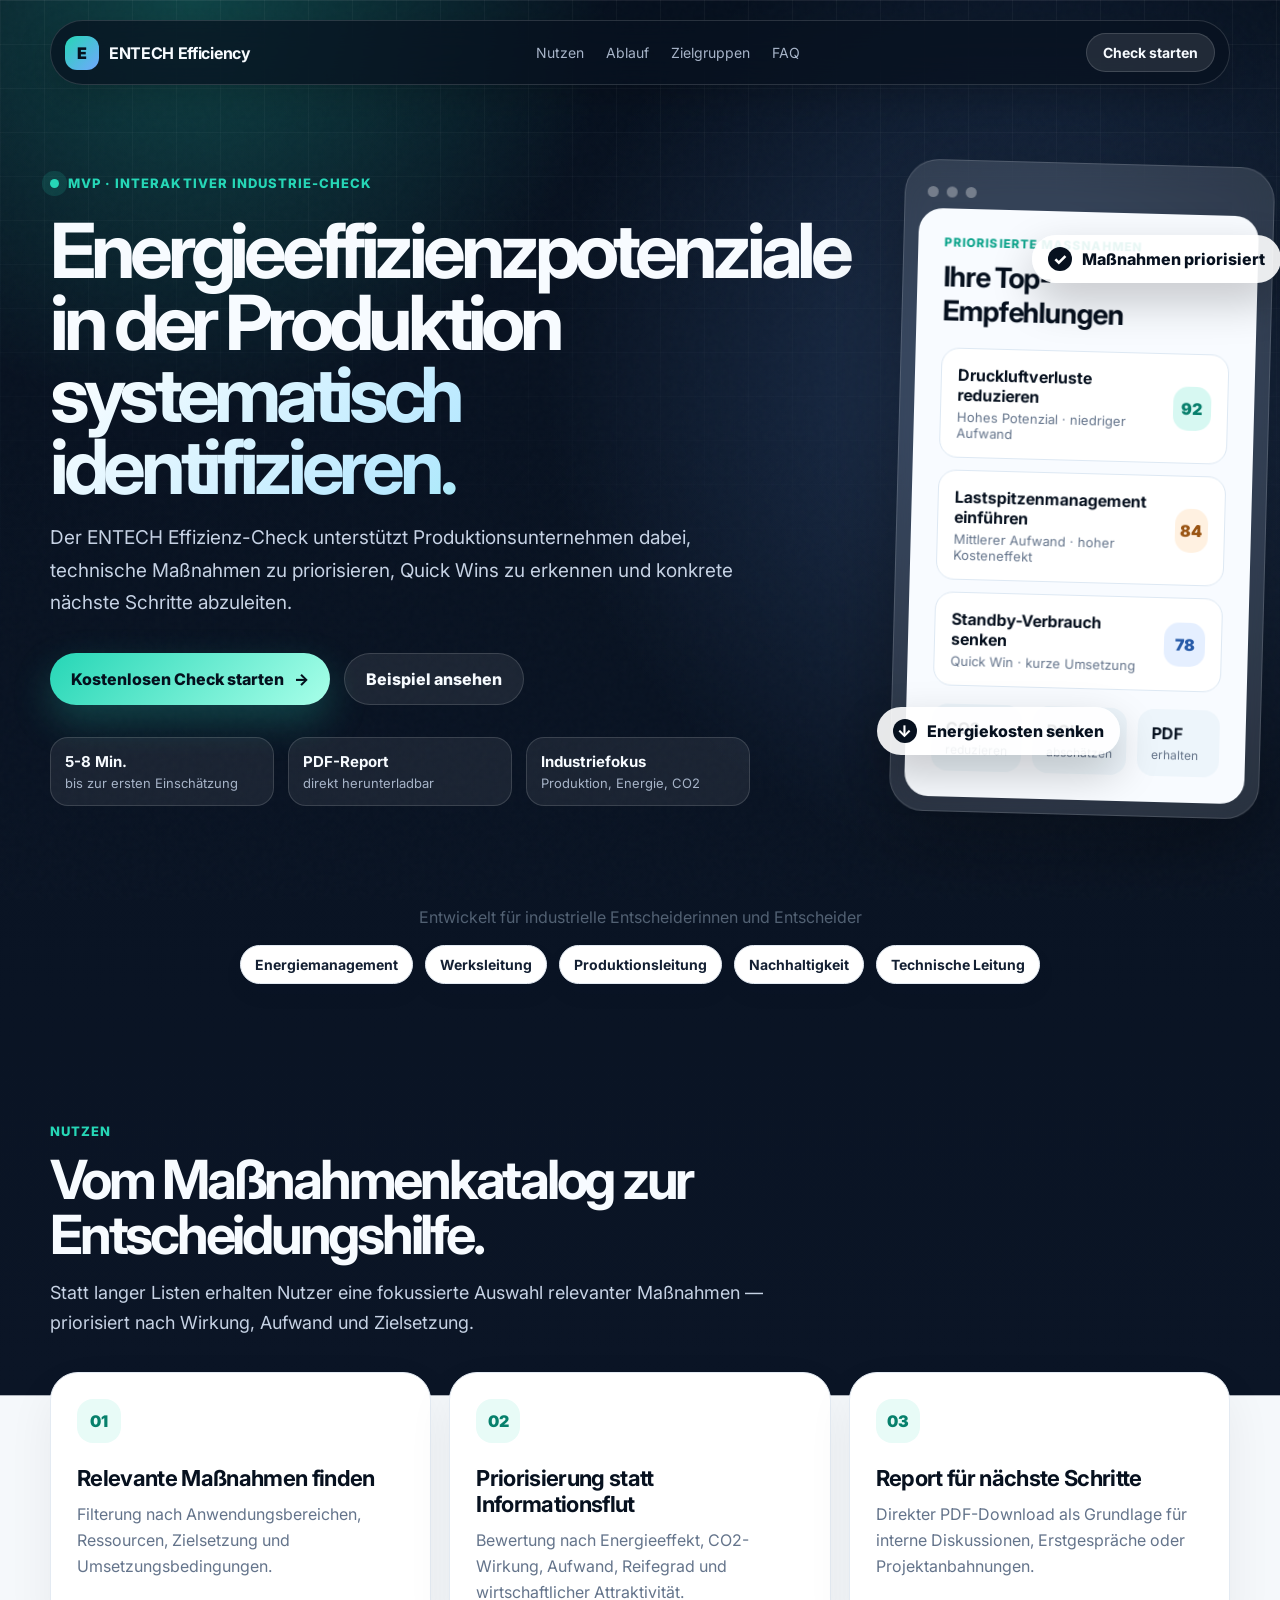
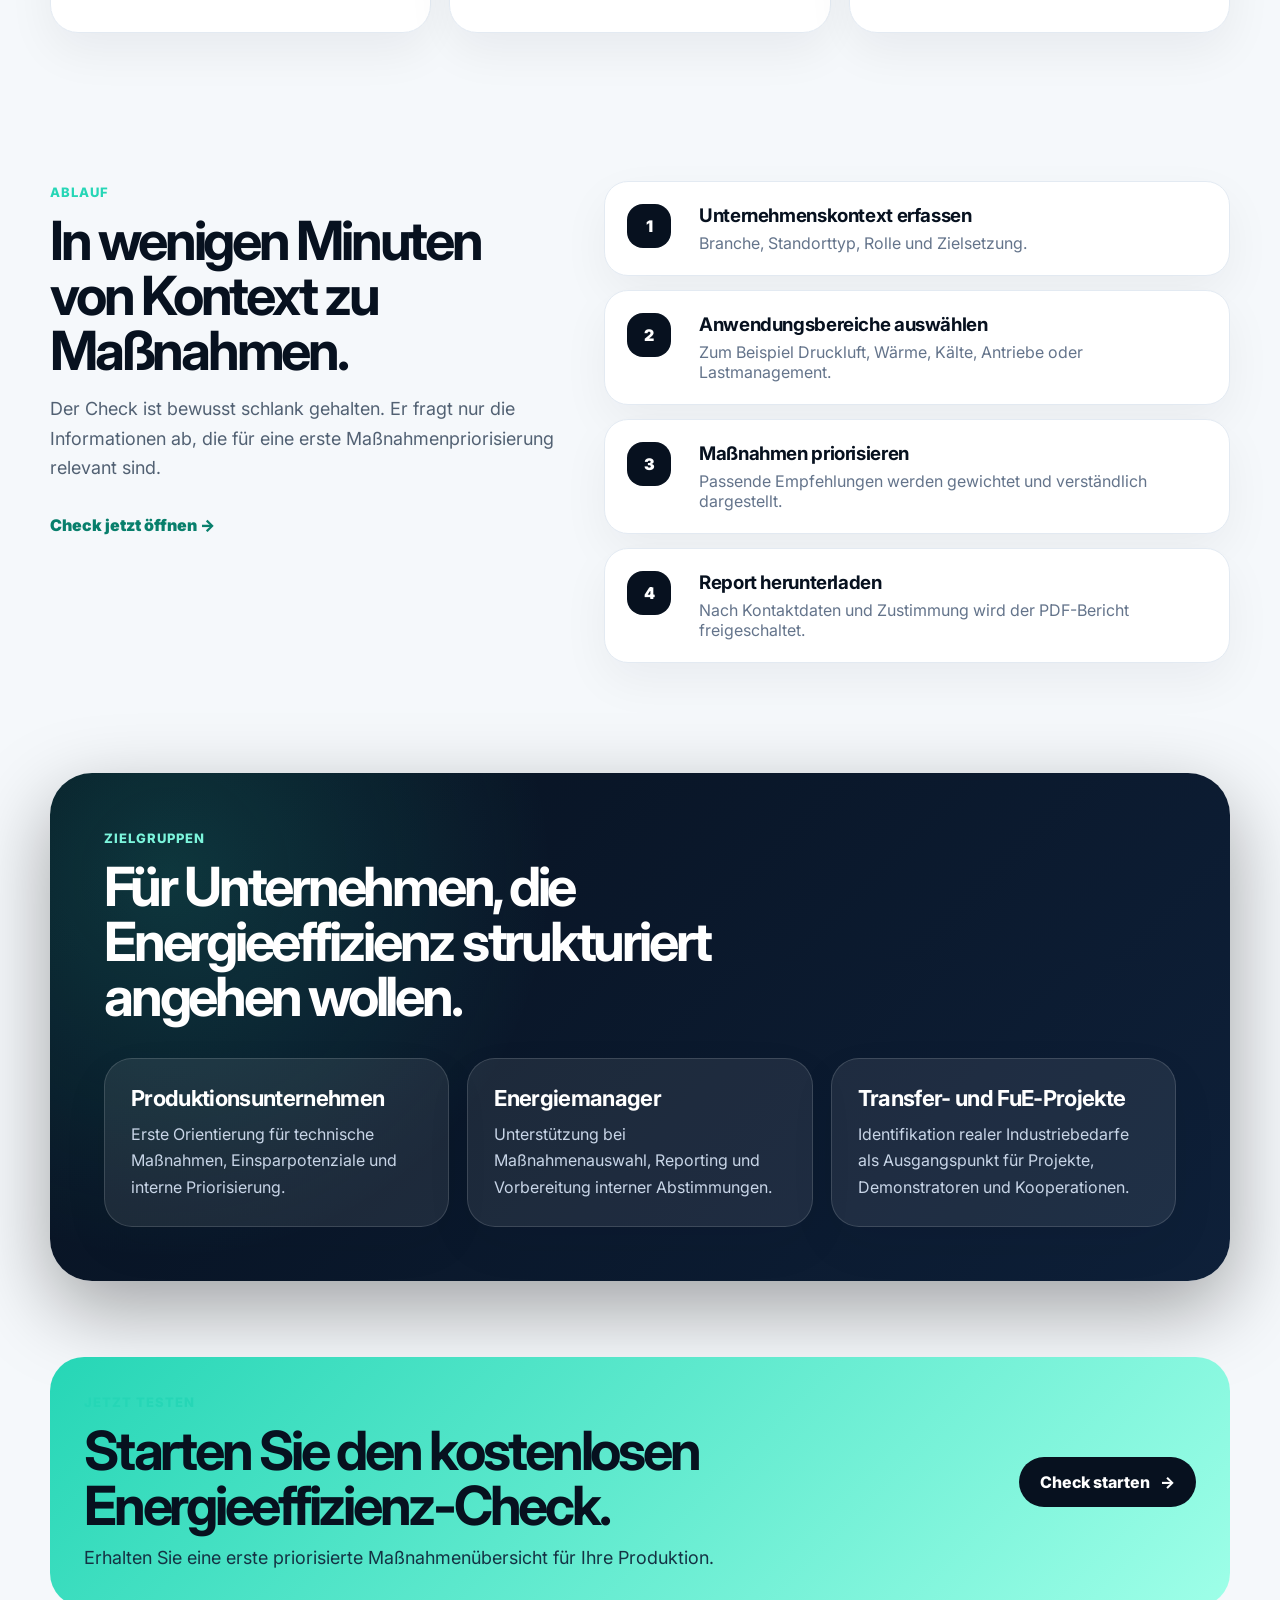
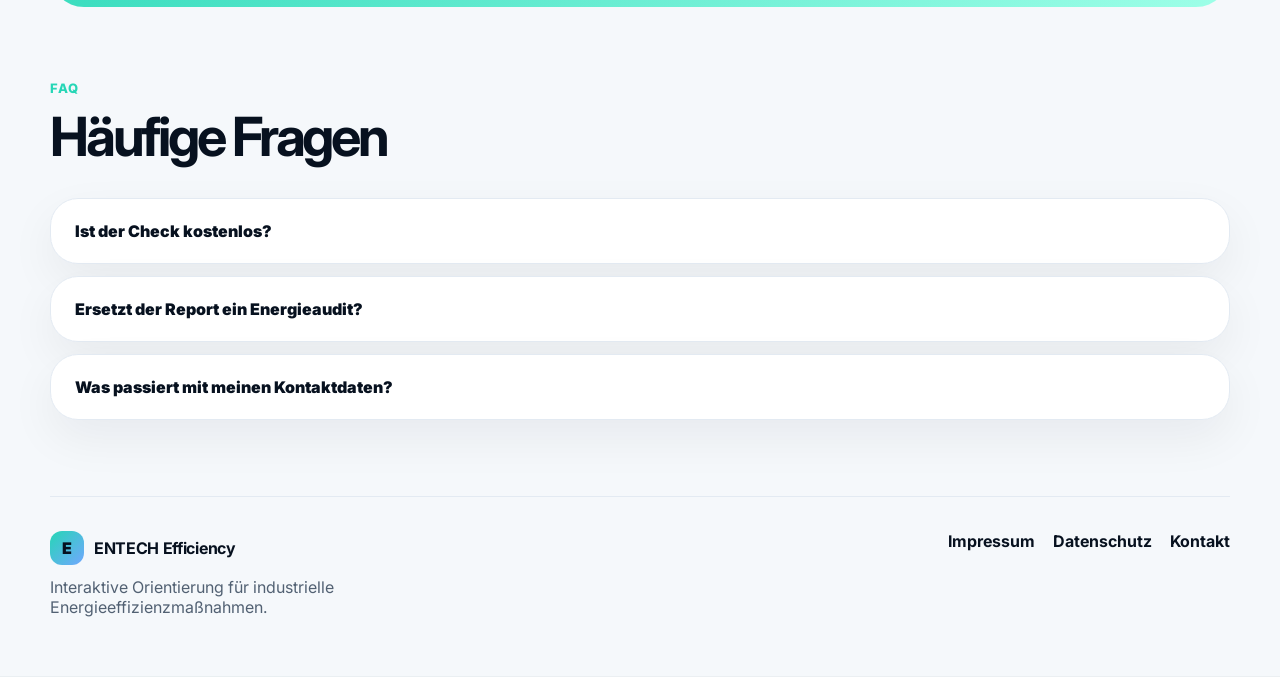
==== index.html @ 2ec03b09 "Initial landing page" ====
<!doctype html>
<html lang="de">
<head>
  <meta charset="utf-8" />
  <meta name="viewport" content="width=device-width, initial-scale=1" />
  <title>ENTECH Effizienz-Check | Energieeffizienzpotenziale in der Produktion identifizieren</title>
  <meta name="description" content="Interaktiver Energieeffizienz-Check für Produktionsunternehmen: Maßnahmen priorisieren, Einsparpotenziale erkennen und PDF-Report erhalten." />
  <meta name="theme-color" content="#07111f" />
  <meta property="og:title" content="ENTECH Effizienz-Check" />
  <meta property="og:description" content="Priorisieren Sie technische Energieeffizienzmaßnahmen für Ihre Produktion in wenigen Minuten." />
  <meta property="og:type" content="website" />
  <link rel="preconnect" href="https://fonts.googleapis.com">
  <link rel="preconnect" href="https://fonts.gstatic.com" crossorigin>
  <link href="https://fonts.googleapis.com/css2?family=Inter:wght@400;500;600;700;800&display=swap" rel="stylesheet">
  <link rel="stylesheet" href="styles.css" />
</head>
<body>
  <div class="bg-grid"></div><div class="noise"></div>
  <header class="site-header">
    <a href="#" class="brand"><span class="brand-mark">E</span><span class="brand-text">ENTECH <strong>Efficiency</strong></span></a>
    <nav class="nav"><a href="#nutzen">Nutzen</a><a href="#ablauf">Ablauf</a><a href="#zielgruppen">Zielgruppen</a><a href="#faq">FAQ</a></nav>
    <a class="header-cta" href="https://loadprofile-analyzer.streamlit.app" target="_blank" rel="noopener">Check starten</a>
  </header>
  <main>
    <section class="hero">
      <div class="hero-content">
        <div class="eyebrow"><span class="pulse"></span>MVP · Interaktiver Industrie-Check</div>
        <h1>Energieeffizienzpotenziale in der Produktion <span>systematisch identifizieren.</span></h1>
        <p class="hero-copy">Der ENTECH Effizienz-Check unterstützt Produktionsunternehmen dabei, technische Maßnahmen zu priorisieren, Quick Wins zu erkennen und konkrete nächste Schritte abzuleiten.</p>
        <div class="hero-actions">
          <a class="primary-btn" href="https://loadprofile-analyzer.streamlit.app" target="_blank" rel="noopener">Kostenlosen Check starten <span>→</span></a>
          <a class="secondary-btn" href="#demo">Beispiel ansehen</a>
        </div>
        <div class="trust-row">
          <div><strong>5-8 Min.</strong><span>bis zur ersten Einschätzung</span></div>
          <div><strong>PDF-Report</strong><span>direkt herunterladbar</span></div>
          <div><strong>Industriefokus</strong><span>Produktion, Energie, CO2</span></div>
        </div>
      </div>
      <div class="hero-visual" id="demo">
        <div class="app-window"><div class="window-bar"><span></span><span></span><span></span></div>
          <div class="app-card"><div class="app-kicker">Priorisierte Maßnahmen</div><h3>Ihre Top-Empfehlungen</h3>
            <div class="measure-card high"><div><strong>Druckluftverluste reduzieren</strong><p>Hohes Potenzial · niedriger Aufwand</p></div><span>92</span></div>
            <div class="measure-card medium"><div><strong>Lastspitzenmanagement einführen</strong><p>Mittlerer Aufwand · hoher Kosteneffekt</p></div><span>84</span></div>
            <div class="measure-card low"><div><strong>Standby-Verbrauch senken</strong><p>Quick Win · kurze Umsetzung</p></div><span>78</span></div>
            <div class="mini-metrics"><div><b>CO2</b><span>reduzieren</span></div><div><b>ROI</b><span>abschätzen</span></div><div><b>PDF</b><span>erhalten</span></div></div>
          </div></div>
        <div class="floating-card floating-1"><span>↓</span>Energiekosten senken</div><div class="floating-card floating-2"><span>✓</span>Maßnahmen priorisiert</div>
      </div>
    </section>
    <section class="logos"><p>Entwickelt für industrielle Entscheiderinnen und Entscheider</p><div class="role-strip"><span>Energiemanagement</span><span>Werksleitung</span><span>Produktionsleitung</span><span>Nachhaltigkeit</span><span>Technische Leitung</span></div></section>
    <section class="section" id="nutzen"><div class="section-heading"><span class="section-label">Nutzen</span><h2>Vom Maßnahmenkatalog zur Entscheidungshilfe.</h2><p>Statt langer Listen erhalten Nutzer eine fokussierte Auswahl relevanter Maßnahmen — priorisiert nach Wirkung, Aufwand und Zielsetzung.</p></div>
      <div class="benefit-grid"><article class="benefit-card"><div class="icon">01</div><h3>Relevante Maßnahmen finden</h3><p>Filterung nach Anwendungsbereichen, Ressourcen, Zielsetzung und Umsetzungsbedingungen.</p></article><article class="benefit-card"><div class="icon">02</div><h3>Priorisierung statt Informationsflut</h3><p>Bewertung nach Energieeffekt, CO2-Wirkung, Aufwand, Reifegrad und wirtschaftlicher Attraktivität.</p></article><article class="benefit-card"><div class="icon">03</div><h3>Report für nächste Schritte</h3><p>Direkter PDF-Download als Grundlage für interne Diskussionen, Erstgespräche oder Projektanbahnungen.</p></article></div>
    </section>
    <section class="split-section" id="ablauf"><div class="split-copy"><span class="section-label">Ablauf</span><h2>In wenigen Minuten von Kontext zu Maßnahmen.</h2><p>Der Check ist bewusst schlank gehalten. Er fragt nur die Informationen ab, die für eine erste Maßnahmenpriorisierung relevant sind.</p><a class="inline-link" href="https://loadprofile-analyzer.streamlit.app" target="_blank" rel="noopener">Check jetzt öffnen →</a></div>
      <div class="steps"><div class="step"><span>1</span><div><h3>Unternehmenskontext erfassen</h3><p>Branche, Standorttyp, Rolle und Zielsetzung.</p></div></div><div class="step"><span>2</span><div><h3>Anwendungsbereiche auswählen</h3><p>Zum Beispiel Druckluft, Wärme, Kälte, Antriebe oder Lastmanagement.</p></div></div><div class="step"><span>3</span><div><h3>Maßnahmen priorisieren</h3><p>Passende Empfehlungen werden gewichtet und verständlich dargestellt.</p></div></div><div class="step"><span>4</span><div><h3>Report herunterladen</h3><p>Nach Kontaktdaten und Zustimmung wird der PDF-Bericht freigeschaltet.</p></div></div></div>
    </section>
    <section class="section dark-section" id="zielgruppen"><div class="section-heading"><span class="section-label light">Zielgruppen</span><h2>Für Unternehmen, die Energieeffizienz strukturiert angehen wollen.</h2></div><div class="persona-grid"><article><h3>Produktionsunternehmen</h3><p>Erste Orientierung für technische Maßnahmen, Einsparpotenziale und interne Priorisierung.</p></article><article><h3>Energiemanager</h3><p>Unterstützung bei Maßnahmenauswahl, Reporting und Vorbereitung interner Abstimmungen.</p></article><article><h3>Transfer- und FuE-Projekte</h3><p>Identifikation realer Industriebedarfe als Ausgangspunkt für Projekte, Demonstratoren und Kooperationen.</p></article></div></section>
    <section class="cta-band"><div><span class="section-label">Jetzt testen</span><h2>Starten Sie den kostenlosen Energieeffizienz-Check.</h2><p>Erhalten Sie eine erste priorisierte Maßnahmenübersicht für Ihre Produktion.</p></div><a class="primary-btn light-btn" href="https://loadprofile-analyzer.streamlit.app" target="_blank" rel="noopener">Check starten <span>→</span></a></section>
    <section class="section faq" id="faq"><div class="section-heading"><span class="section-label">FAQ</span><h2>Häufige Fragen</h2></div><div class="faq-list"><details><summary>Ist der Check kostenlos?</summary><p>Ja, der aktuelle MVP ist kostenlos nutzbar. Ziel ist es, den Nutzen und die Relevanz der Maßnahmenempfehlungen zu validieren.</p></details><details><summary>Ersetzt der Report ein Energieaudit?</summary><p>Nein. Der Report dient als erste Orientierung und ersetzt keine detaillierte technische Prüfung oder Energieauditierung.</p></details><details><summary>Was passiert mit meinen Kontaktdaten?</summary><p>Die Daten werden genutzt, um den Report freizuschalten und die Nachfrage nach Energieeffizienzmaßnahmen auszuwerten. Eine Weitergabe erfolgt nur nach ausdrücklicher Zustimmung.</p></details></div></section>
  </main>
  <footer class="footer"><div><a href="#" class="brand footer-brand"><span class="brand-mark">E</span><span class="brand-text">ENTECH <strong>Efficiency</strong></span></a><p>Interaktive Orientierung für industrielle Energieeffizienzmaßnahmen.</p></div><div class="footer-links"><a href="impressum.html">Impressum</a><a href="datenschutz.html">Datenschutz</a><a href="mailto:kontakt@example.com">Kontakt</a></div></footer>
  <script src="script.js"></script>
</body>
</html>
---- styles.css ----
#nutzen .section-heading h2{color:var(--text)}#nutzen .section-heading p{color:#c6d2e4}
:root{--bg:#07111f;--card-border:rgba(255,255,255,.14);--text:#f7fbff;--muted:#a7b4c8;--dark:#07111f;--teal:#26d6b6;--teal-dark:#10a58d;--blue:#71a7ff;--shadow:0 28px 80px rgba(0,0,0,.35);--radius:28px;--max:1180px}*{box-sizing:border-box}html{scroll-behavior:smooth}body{margin:0;font-family:Inter,system-ui,-apple-system,BlinkMacSystemFont,"Segoe UI",sans-serif;background:radial-gradient(circle at 15% 0%,rgba(38,214,182,.26),transparent 26rem),radial-gradient(circle at 80% 10%,rgba(113,167,255,.22),transparent 30rem),linear-gradient(180deg,#07111f 0%,#0b1526 36%,#f5f8fb 36%,#f5f8fb 100%);color:var(--text);overflow-x:hidden}a{color:inherit;text-decoration:none}.bg-grid{position:fixed;inset:0;pointer-events:none;background-image:linear-gradient(rgba(255,255,255,.04) 1px,transparent 1px),linear-gradient(90deg,rgba(255,255,255,.04) 1px,transparent 1px);background-size:44px 44px;mask-image:linear-gradient(to bottom,black,transparent 72%);z-index:-2}.noise{position:fixed;inset:0;pointer-events:none;opacity:.035;background-image:url("data:image/svg+xml,%3Csvg viewBox='0 0 200 200' xmlns='http://www.w3.org/2000/svg'%3E%3Cfilter id='n'%3E%3CfeTurbulence type='fractalNoise' baseFrequency='.8' numOctaves='3' stitchTiles='stitch'/%3E%3C/filter%3E%3Crect width='200' height='200' filter='url(%23n)' opacity='.55'/%3E%3C/svg%3E");z-index:-1}.site-header{width:min(var(--max),calc(100% - 36px));margin:20px auto 0;padding:12px 14px;border:1px solid var(--card-border);border-radius:999px;background:rgba(7,17,31,.72);backdrop-filter:blur(18px);display:flex;align-items:center;justify-content:space-between;position:sticky;top:14px;z-index:20;box-shadow:0 12px 36px rgba(0,0,0,.18)}.brand{display:inline-flex;align-items:center;gap:10px;font-weight:700}.brand-mark{width:34px;height:34px;border-radius:12px;display:grid;place-items:center;background:linear-gradient(135deg,var(--teal),var(--blue));color:#06111f;font-weight:900}.brand-text{letter-spacing:-.02em}.nav{display:flex;gap:22px;color:var(--muted);font-size:14px}.nav a:hover{color:var(--text)}.header-cta,.primary-btn,.secondary-btn,.inline-link{transition:transform .2s ease,opacity .2s ease,background .2s ease}.header-cta{padding:10px 16px;background:rgba(255,255,255,.1);border:1px solid var(--card-border);border-radius:999px;font-weight:700;font-size:14px}.header-cta:hover,.primary-btn:hover,.secondary-btn:hover{transform:translateY(-2px)}.hero{width:min(var(--max),calc(100% - 36px));margin:78px auto 84px;display:grid;grid-template-columns:1.05fr .95fr;gap:48px;align-items:center}.eyebrow,.section-label{display:inline-flex;align-items:center;gap:9px;color:var(--teal);font-size:13px;font-weight:800;letter-spacing:.08em;text-transform:uppercase}.pulse{width:9px;height:9px;background:var(--teal);border-radius:50%;box-shadow:0 0 0 8px rgba(38,214,182,.14)}h1,h2,h3,p{margin-top:0}.hero h1{margin:22px 0 20px;font-size:clamp(44px,7vw,76px);line-height:.95;letter-spacing:-.07em}.hero h1 span{display:block;background:linear-gradient(135deg,#fff,#b9e9ff 50%,#69f3d7);-webkit-background-clip:text;color:transparent}.hero-copy{max-width:690px;color:#c6d2e4;font-size:19px;line-height:1.7}.hero-actions{display:flex;gap:14px;flex-wrap:wrap;margin:34px 0 32px}.primary-btn,.secondary-btn{display:inline-flex;align-items:center;gap:10px;padding:15px 21px;border-radius:999px;font-weight:800}.primary-btn{color:#04101d;background:linear-gradient(135deg,var(--teal),#a8ffe9);box-shadow:0 16px 38px rgba(38,214,182,.25)}.secondary-btn{border:1px solid var(--card-border);color:var(--text);background:rgba(255,255,255,.08)}.trust-row{display:grid;grid-template-columns:repeat(3,1fr);gap:14px;max-width:700px}.trust-row div{padding:14px;border:1px solid var(--card-border);background:rgba(255,255,255,.07);border-radius:18px}.trust-row strong{display:block;font-size:15px}.trust-row span{display:block;color:var(--muted);font-size:13px;margin-top:4px}.hero-visual{position:relative}.app-window{background:rgba(255,255,255,.12);border:1px solid var(--card-border);border-radius:34px;padding:14px;box-shadow:var(--shadow);backdrop-filter:blur(18px);transform:rotate(1.5deg)}.window-bar{height:34px;display:flex;align-items:center;gap:8px;padding-left:8px}.window-bar span{width:11px;height:11px;border-radius:50%;background:rgba(255,255,255,.32)}.app-card{border-radius:24px;background:#f8fbff;color:#07111f;padding:26px}.app-kicker{color:var(--teal-dark);font-weight:800;text-transform:uppercase;font-size:12px;letter-spacing:.09em;margin-bottom:10px}.app-card h3{font-size:28px;letter-spacing:-.04em;margin-bottom:20px}.measure-card{display:flex;justify-content:space-between;align-items:center;gap:18px;padding:16px;border-radius:18px;margin-bottom:12px;border:1px solid #dde8f3;background:white}.measure-card strong{display:block}.measure-card p{color:#64748b;font-size:13px;margin:4px 0 0}.measure-card>span{width:44px;height:44px;border-radius:15px;display:grid;place-items:center;font-weight:900}.measure-card.high>span{background:rgba(38,214,182,.18);color:#087f6c}.measure-card.medium>span{background:rgba(255,184,107,.20);color:#9a5514}.measure-card.low>span{background:rgba(113,167,255,.18);color:#265aa8}.mini-metrics{display:grid;grid-template-columns:repeat(3,1fr);gap:11px;margin-top:18px}.mini-metrics div{padding:14px;background:#edf5fb;border-radius:16px}.mini-metrics b,.mini-metrics span{display:block}.mini-metrics span{color:#66758a;font-size:12px;margin-top:4px}.floating-card{position:absolute;background:rgba(255,255,255,.9);color:#07111f;border-radius:999px;padding:12px 16px;display:inline-flex;align-items:center;gap:10px;font-weight:800;box-shadow:0 18px 44px rgba(0,0,0,.22)}.floating-card span{width:24px;height:24px;border-radius:50%;display:grid;place-items:center;background:#07111f;color:white}.floating-1{left:-20px;bottom:60px}.floating-2{right:-14px;top:72px}.logos,.section,.split-section,.cta-band,.footer{width:min(var(--max),calc(100% - 36px));margin-left:auto;margin-right:auto}.logos{color:#526173;text-align:center;padding:8px 0 60px}.role-strip{display:flex;justify-content:center;gap:12px;flex-wrap:wrap;margin-top:18px}.role-strip span{padding:10px 14px;border-radius:999px;background:white;border:1px solid #e3eaf2;box-shadow:0 10px 24px rgba(15,23,42,.04);color:#142033;font-weight:700;font-size:14px}.section{color:var(--dark);padding:76px 0}.section-heading{max-width:760px;margin-bottom:34px}.section-heading h2,.split-copy h2,.cta-band h2{color:var(--dark);font-size:clamp(34px,5vw,54px);line-height:1.02;letter-spacing:-.06em;margin:12px 0 16px}.section-heading p,.split-copy p,.cta-band p{color:#526173;font-size:18px;line-height:1.65}.benefit-grid{display:grid;grid-template-columns:repeat(3,1fr);gap:18px}.benefit-card,.persona-grid article,.faq details{background:white;border:1px solid #e3eaf2;border-radius:var(--radius);padding:26px;box-shadow:0 18px 48px rgba(15,23,42,.06)}.icon{width:44px;height:44px;border-radius:16px;display:grid;place-items:center;background:#e8fbf7;color:#07806c;font-weight:900;margin-bottom:22px}.benefit-card h3,.persona-grid h3{font-size:22px;letter-spacing:-.03em;margin-bottom:10px}.benefit-card p,.persona-grid p,.faq p{color:#64748b;line-height:1.65;margin-bottom:0}.split-section{display:grid;grid-template-columns:.9fr 1.1fr;gap:42px;align-items:start;padding:72px 0 90px;color:var(--dark)}.split-copy{position:sticky;top:120px}.inline-link{display:inline-flex;margin-top:14px;color:#087f6c;font-weight:900}.steps{display:grid;gap:14px}.step{display:grid;grid-template-columns:54px 1fr;gap:18px;padding:22px;border-radius:24px;background:white;border:1px solid #e3eaf2;box-shadow:0 18px 48px rgba(15,23,42,.05)}.step span{width:44px;height:44px;border-radius:16px;display:grid;place-items:center;background:#07111f;color:white;font-weight:900}.step h3{margin-bottom:6px;letter-spacing:-.02em}.step p{color:#64748b;margin-bottom:0}.dark-section{background:radial-gradient(circle at 10% 20%,rgba(38,214,182,.18),transparent 24rem),linear-gradient(135deg,#07111f,#0e2039);color:white;border-radius:42px;padding:54px;margin-top:20px;margin-bottom:76px;box-shadow:var(--shadow)}.dark-section .section-heading h2,.dark-section .section-heading p{color:white}.section-label.light{color:#7cf5dc}.persona-grid{display:grid;grid-template-columns:repeat(3,1fr);gap:18px}.persona-grid article{background:rgba(255,255,255,.08);border-color:rgba(255,255,255,.14)}.persona-grid p{color:#c8d5e7}.cta-band{margin-bottom:70px;padding:34px;border-radius:34px;background:linear-gradient(135deg,#26d6b6,#9effe8);color:#07111f;display:flex;align-items:center;justify-content:space-between;gap:28px}.cta-band h2{margin-bottom:10px}.cta-band p{margin-bottom:0;color:#143344}.light-btn{background:#07111f;color:white;box-shadow:none;flex-shrink:0}.faq{padding-top:0}.faq-list{display:grid;gap:12px}.faq details{padding:0;overflow:hidden}.faq summary{cursor:pointer;padding:22px 24px;font-weight:900;list-style:none}.faq summary::-webkit-details-marker{display:none}.faq details p{padding:0 24px 24px}.footer{color:#526173;padding:34px 0 44px;display:flex;justify-content:space-between;gap:28px;align-items:flex-start;border-top:1px solid #e3eaf2}.footer .brand-text{color:#07111f}.footer p{margin-top:12px;max-width:420px}.footer-links{display:flex;gap:18px;flex-wrap:wrap;color:#07111f;font-weight:700}@media(max-width:960px){.nav{display:none}.hero,.split-section{grid-template-columns:1fr}.hero{margin-top:54px}.split-copy{position:static}.benefit-grid,.persona-grid{grid-template-columns:1fr}.trust-row{grid-template-columns:1fr}.cta-band,.footer{flex-direction:column;align-items:flex-start}.floating-card{display:none}}@media(max-width:620px){.site-header{border-radius:24px}.header-cta{display:none}.hero{width:min(var(--max),calc(100% - 24px))}.hero-actions{flex-direction:column}.primary-btn,.secondary-btn{justify-content:center;width:100%}.dark-section{padding:28px;border-radius:28px}.mini-metrics{grid-template-columns:1fr}}
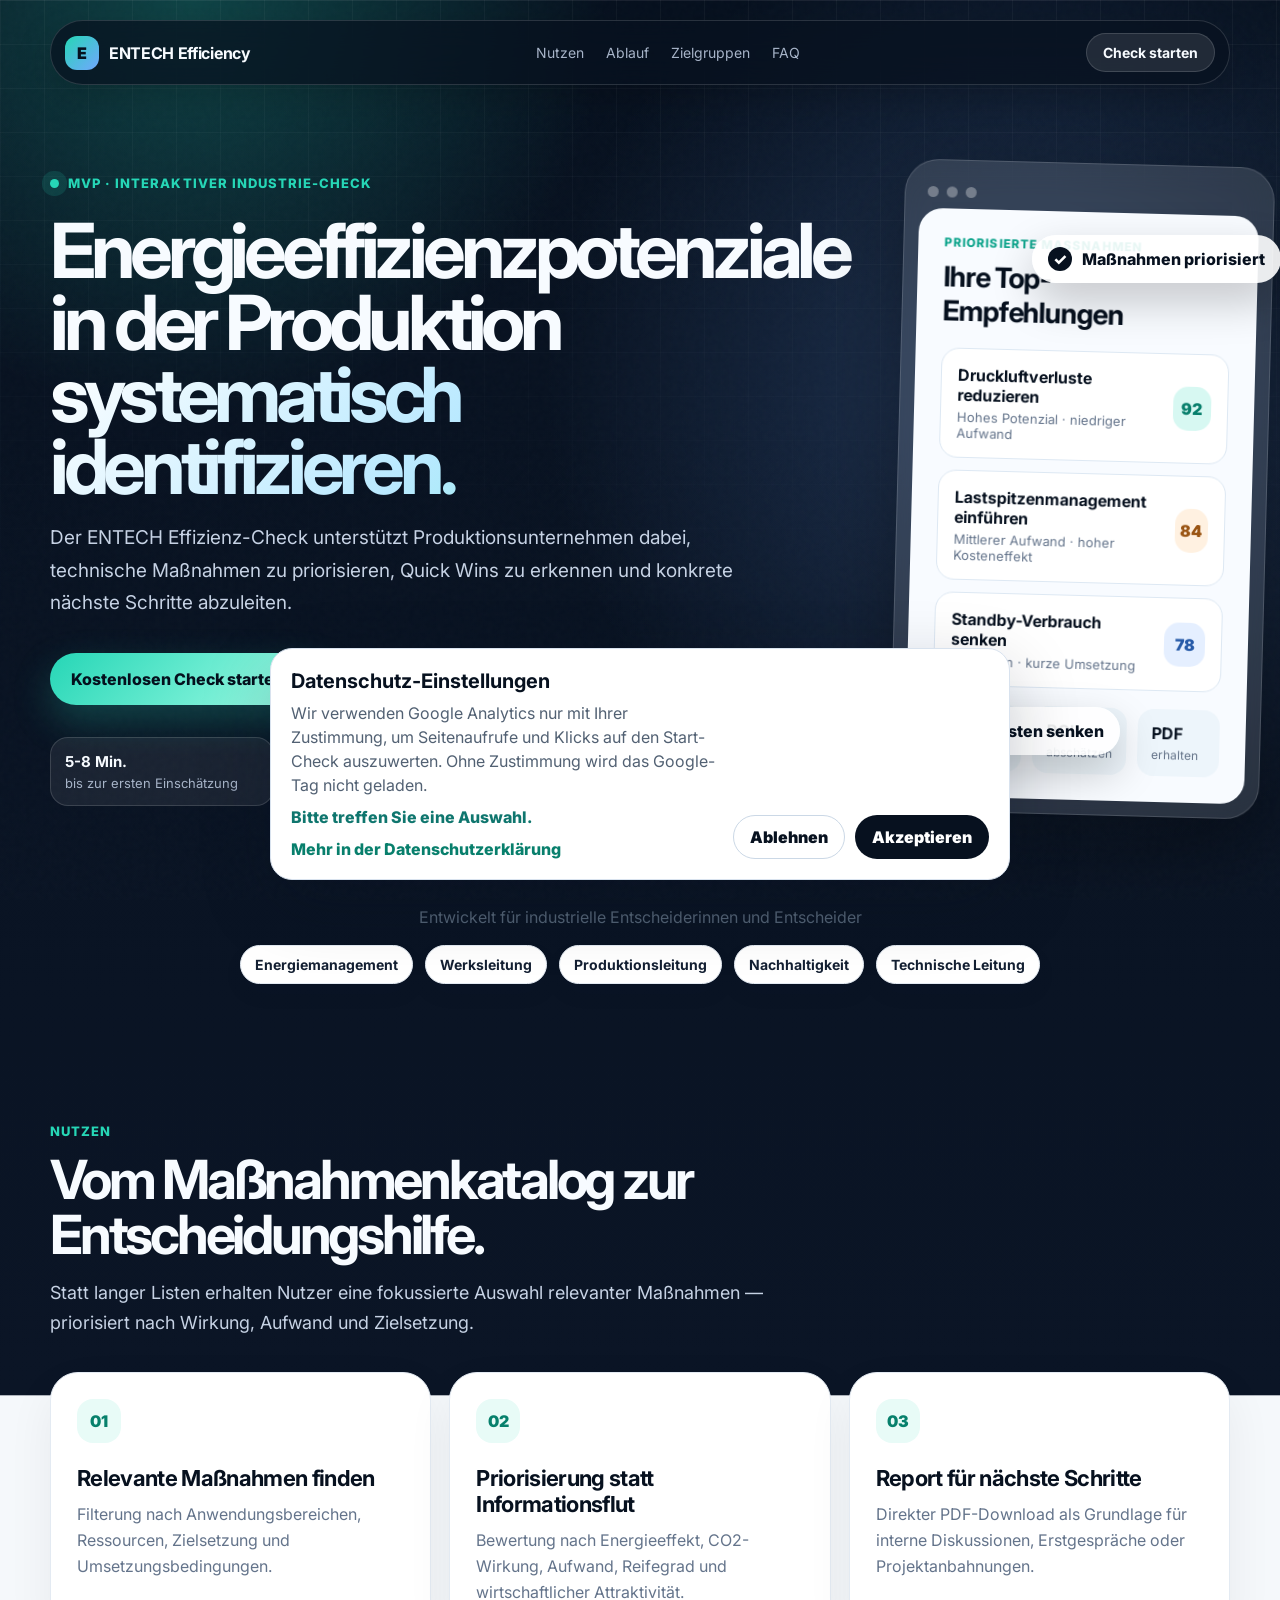
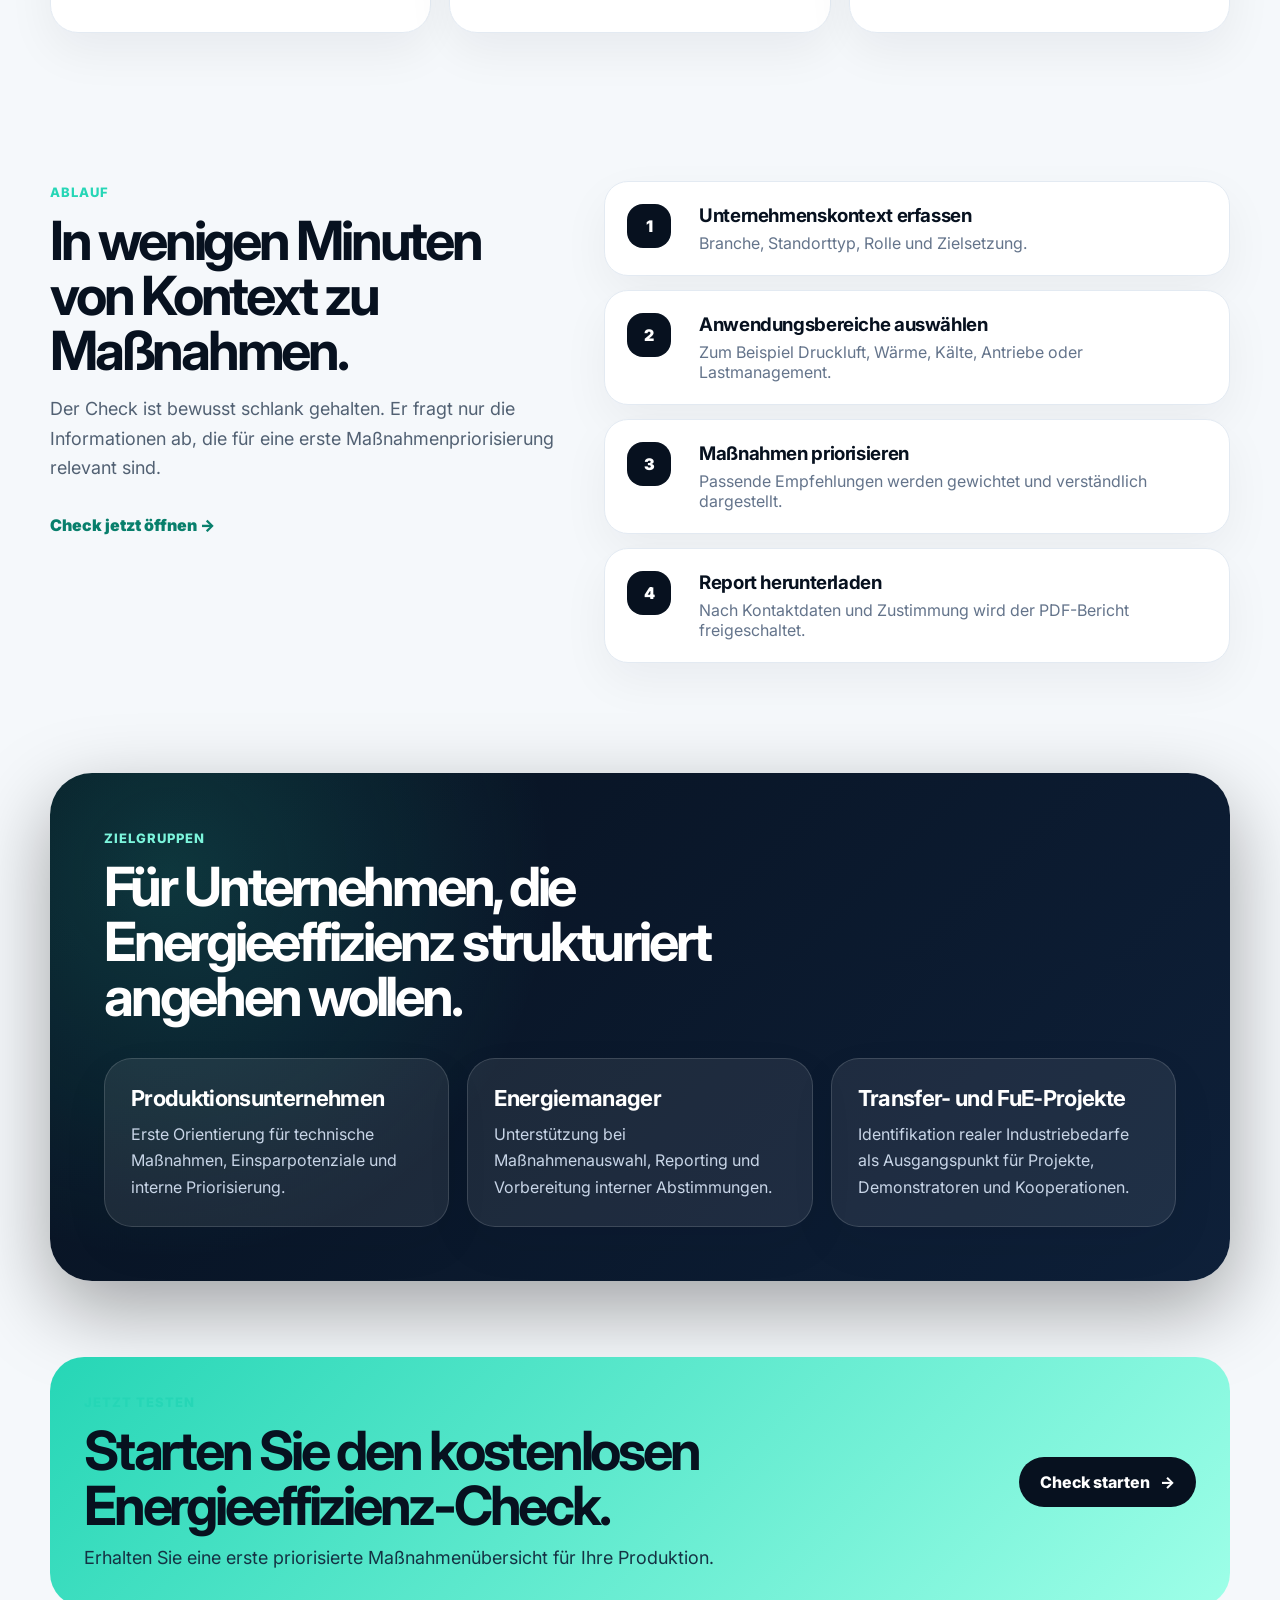
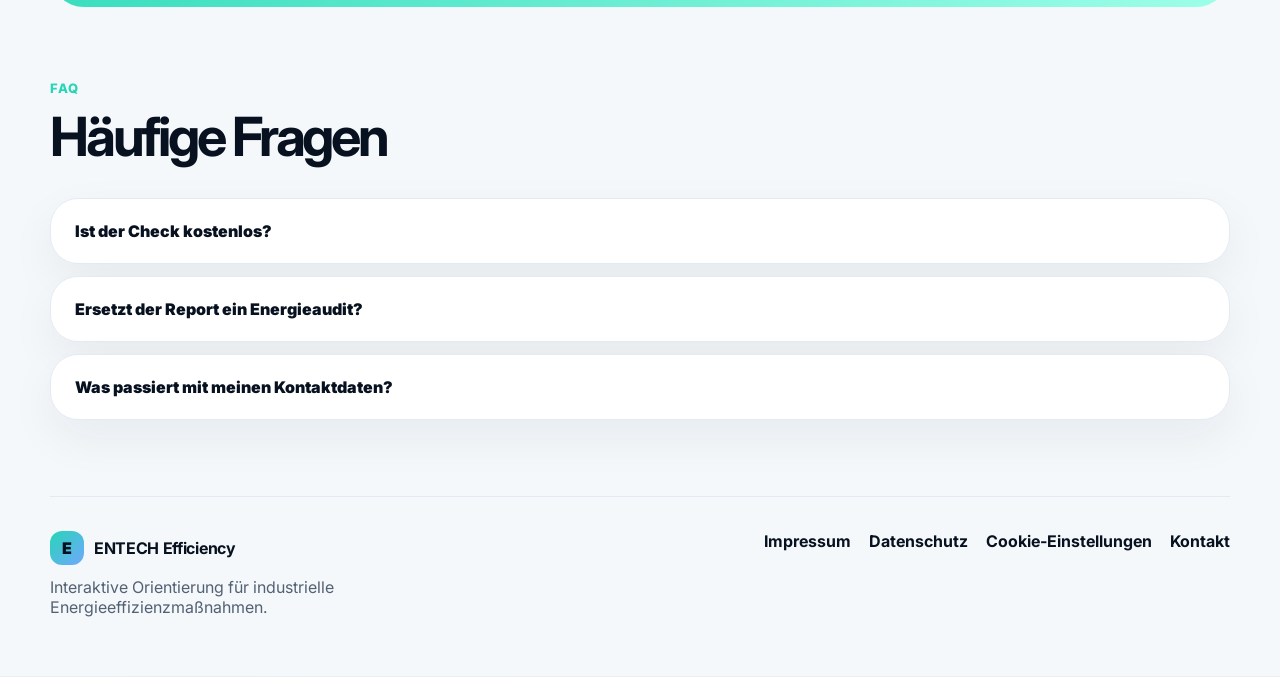
==== commit aff2e84e: "Add consent-based analytics tracking" ====
--- a/index.html
+++ b/index.html
@@ -13,6 +13,7 @@
   <link rel="preconnect" href="https://fonts.gstatic.com" crossorigin>
   <link href="https://fonts.googleapis.com/css2?family=Inter:wght@400;500;600;700;800&display=swap" rel="stylesheet">
   <link rel="stylesheet" href="styles.css" />
+  <link rel="stylesheet" href="mobile.css" />
 </head>
 <body>
   <div class="bg-grid"></div><div class="noise"></div>
@@ -59,7 +60,7 @@
     <section class="cta-band"><div><span class="section-label">Jetzt testen</span><h2>Starten Sie den kostenlosen Energieeffizienz-Check.</h2><p>Erhalten Sie eine erste priorisierte Maßnahmenübersicht für Ihre Produktion.</p></div><a class="primary-btn light-btn" href="https://loadprofile-analyzer.streamlit.app" target="_blank" rel="noopener">Check starten <span>→</span></a></section>
     <section class="section faq" id="faq"><div class="section-heading"><span class="section-label">FAQ</span><h2>Häufige Fragen</h2></div><div class="faq-list"><details><summary>Ist der Check kostenlos?</summary><p>Ja, der aktuelle MVP ist kostenlos nutzbar. Ziel ist es, den Nutzen und die Relevanz der Maßnahmenempfehlungen zu validieren.</p></details><details><summary>Ersetzt der Report ein Energieaudit?</summary><p>Nein. Der Report dient als erste Orientierung und ersetzt keine detaillierte technische Prüfung oder Energieauditierung.</p></details><details><summary>Was passiert mit meinen Kontaktdaten?</summary><p>Die Daten werden genutzt, um den Report freizuschalten und die Nachfrage nach Energieeffizienzmaßnahmen auszuwerten. Eine Weitergabe erfolgt nur nach ausdrücklicher Zustimmung.</p></details></div></section>
   </main>
-  <footer class="footer"><div><a href="#" class="brand footer-brand"><span class="brand-mark">E</span><span class="brand-text">ENTECH <strong>Efficiency</strong></span></a><p>Interaktive Orientierung für industrielle Energieeffizienzmaßnahmen.</p></div><div class="footer-links"><a href="impressum.html">Impressum</a><a href="datenschutz.html">Datenschutz</a><a href="mailto:kontakt@example.com">Kontakt</a></div></footer>
+  <footer class="footer"><div><a href="#" class="brand footer-brand"><span class="brand-mark">E</span><span class="brand-text">ENTECH <strong>Efficiency</strong></span></a><p>Interaktive Orientierung für industrielle Energieeffizienzmaßnahmen.</p></div><div class="footer-links"><a href="impressum.html">Impressum</a><a href="datenschutz.html">Datenschutz</a><button type="button" class="footer-consent" data-open-consent>Cookie-Einstellungen</button><a href="mailto:kontakt@example.com">Kontakt</a></div></footer>
   <script src="script.js"></script>
 </body>
-</html>+</html>
--- a/styles.css
+++ b/styles.css
@@ -1,2 +1,3 @@
 #nutzen .section-heading h2{color:var(--text)}#nutzen .section-heading p{color:#c6d2e4}
+.footer-consent{appearance:none;border:0;background:none;padding:0;color:#07111f;font:inherit;font-weight:700;cursor:pointer}.footer-consent:hover{text-decoration:underline}.consent-banner{position:fixed;left:50%;bottom:20px;z-index:80;width:min(740px,calc(100% - 32px));transform:translateX(-50%);display:grid;grid-template-columns:1fr auto;gap:18px;align-items:end;padding:20px;border:1px solid #d8e2ee;border-radius:22px;background:#fff;color:#07111f;box-shadow:0 24px 70px rgba(7,17,31,.22)}.consent-banner[hidden]{display:none}.consent-copy h2{margin:0 0 8px;font-size:20px;line-height:1.2;letter-spacing:0;color:#07111f}.consent-copy p{margin:0;color:#526173;line-height:1.5}.consent-copy .consent-status{margin-top:8px;font-weight:800;color:#0f766e}.consent-copy a{display:inline-flex;margin-top:10px;color:#087f6c;font-weight:800}.consent-actions{display:flex;gap:10px;flex-wrap:wrap;justify-content:flex-end}.consent-btn{min-height:44px;padding:11px 16px;border-radius:999px;border:1px solid #cbd8e6;font:inherit;font-weight:900;cursor:pointer;transition:transform .2s ease,background .2s ease}.consent-btn:hover{transform:translateY(-1px)}.consent-btn-secondary{background:#fff;color:#07111f}.consent-btn-primary{border-color:transparent;background:#07111f;color:#fff}@media(max-width:720px){.consent-banner{grid-template-columns:1fr;align-items:stretch;bottom:12px;width:calc(100% - 24px);padding:18px;border-radius:18px}.consent-actions{display:grid;grid-template-columns:1fr 1fr}.consent-btn{width:100%}}
 :root{--bg:#07111f;--card-border:rgba(255,255,255,.14);--text:#f7fbff;--muted:#a7b4c8;--dark:#07111f;--teal:#26d6b6;--teal-dark:#10a58d;--blue:#71a7ff;--shadow:0 28px 80px rgba(0,0,0,.35);--radius:28px;--max:1180px}*{box-sizing:border-box}html{scroll-behavior:smooth}body{margin:0;font-family:Inter,system-ui,-apple-system,BlinkMacSystemFont,"Segoe UI",sans-serif;background:radial-gradient(circle at 15% 0%,rgba(38,214,182,.26),transparent 26rem),radial-gradient(circle at 80% 10%,rgba(113,167,255,.22),transparent 30rem),linear-gradient(180deg,#07111f 0%,#0b1526 36%,#f5f8fb 36%,#f5f8fb 100%);color:var(--text);overflow-x:hidden}a{color:inherit;text-decoration:none}.bg-grid{position:fixed;inset:0;pointer-events:none;background-image:linear-gradient(rgba(255,255,255,.04) 1px,transparent 1px),linear-gradient(90deg,rgba(255,255,255,.04) 1px,transparent 1px);background-size:44px 44px;mask-image:linear-gradient(to bottom,black,transparent 72%);z-index:-2}.noise{position:fixed;inset:0;pointer-events:none;opacity:.035;background-image:url("data:image/svg+xml,%3Csvg viewBox='0 0 200 200' xmlns='http://www.w3.org/2000/svg'%3E%3Cfilter id='n'%3E%3CfeTurbulence type='fractalNoise' baseFrequency='.8' numOctaves='3' stitchTiles='stitch'/%3E%3C/filter%3E%3Crect width='200' height='200' filter='url(%23n)' opacity='.55'/%3E%3C/svg%3E");z-index:-1}.site-header{width:min(var(--max),calc(100% - 36px));margin:20px auto 0;padding:12px 14px;border:1px solid var(--card-border);border-radius:999px;background:rgba(7,17,31,.72);backdrop-filter:blur(18px);display:flex;align-items:center;justify-content:space-between;position:sticky;top:14px;z-index:20;box-shadow:0 12px 36px rgba(0,0,0,.18)}.brand{display:inline-flex;align-items:center;gap:10px;font-weight:700}.brand-mark{width:34px;height:34px;border-radius:12px;display:grid;place-items:center;background:linear-gradient(135deg,var(--teal),var(--blue));color:#06111f;font-weight:900}.brand-text{letter-spacing:-.02em}.nav{display:flex;gap:22px;color:var(--muted);font-size:14px}.nav a:hover{color:var(--text)}.header-cta,.primary-btn,.secondary-btn,.inline-link{transition:transform .2s ease,opacity .2s ease,background .2s ease}.header-cta{padding:10px 16px;background:rgba(255,255,255,.1);border:1px solid var(--card-border);border-radius:999px;font-weight:700;font-size:14px}.header-cta:hover,.primary-btn:hover,.secondary-btn:hover{transform:translateY(-2px)}.hero{width:min(var(--max),calc(100% - 36px));margin:78px auto 84px;display:grid;grid-template-columns:1.05fr .95fr;gap:48px;align-items:center}.eyebrow,.section-label{display:inline-flex;align-items:center;gap:9px;color:var(--teal);font-size:13px;font-weight:800;letter-spacing:.08em;text-transform:uppercase}.pulse{width:9px;height:9px;background:var(--teal);border-radius:50%;box-shadow:0 0 0 8px rgba(38,214,182,.14)}h1,h2,h3,p{margin-top:0}.hero h1{margin:22px 0 20px;font-size:clamp(44px,7vw,76px);line-height:.95;letter-spacing:-.07em}.hero h1 span{display:block;background:linear-gradient(135deg,#fff,#b9e9ff 50%,#69f3d7);-webkit-background-clip:text;color:transparent}.hero-copy{max-width:690px;color:#c6d2e4;font-size:19px;line-height:1.7}.hero-actions{display:flex;gap:14px;flex-wrap:wrap;margin:34px 0 32px}.primary-btn,.secondary-btn{display:inline-flex;align-items:center;gap:10px;padding:15px 21px;border-radius:999px;font-weight:800}.primary-btn{color:#04101d;background:linear-gradient(135deg,var(--teal),#a8ffe9);box-shadow:0 16px 38px rgba(38,214,182,.25)}.secondary-btn{border:1px solid var(--card-border);color:var(--text);background:rgba(255,255,255,.08)}.trust-row{display:grid;grid-template-columns:repeat(3,1fr);gap:14px;max-width:700px}.trust-row div{padding:14px;border:1px solid var(--card-border);background:rgba(255,255,255,.07);border-radius:18px}.trust-row strong{display:block;font-size:15px}.trust-row span{display:block;color:var(--muted);font-size:13px;margin-top:4px}.hero-visual{position:relative}.app-window{background:rgba(255,255,255,.12);border:1px solid var(--card-border);border-radius:34px;padding:14px;box-shadow:var(--shadow);backdrop-filter:blur(18px);transform:rotate(1.5deg)}.window-bar{height:34px;display:flex;align-items:center;gap:8px;padding-left:8px}.window-bar span{width:11px;height:11px;border-radius:50%;background:rgba(255,255,255,.32)}.app-card{border-radius:24px;background:#f8fbff;color:#07111f;padding:26px}.app-kicker{color:var(--teal-dark);font-weight:800;text-transform:uppercase;font-size:12px;letter-spacing:.09em;margin-bottom:10px}.app-card h3{font-size:28px;letter-spacing:-.04em;margin-bottom:20px}.measure-card{display:flex;justify-content:space-between;align-items:center;gap:18px;padding:16px;border-radius:18px;margin-bottom:12px;border:1px solid #dde8f3;background:white}.measure-card strong{display:block}.measure-card p{color:#64748b;font-size:13px;margin:4px 0 0}.measure-card>span{width:44px;height:44px;border-radius:15px;display:grid;place-items:center;font-weight:900}.measure-card.high>span{background:rgba(38,214,182,.18);color:#087f6c}.measure-card.medium>span{background:rgba(255,184,107,.20);color:#9a5514}.measure-card.low>span{background:rgba(113,167,255,.18);color:#265aa8}.mini-metrics{display:grid;grid-template-columns:repeat(3,1fr);gap:11px;margin-top:18px}.mini-metrics div{padding:14px;background:#edf5fb;border-radius:16px}.mini-metrics b,.mini-metrics span{display:block}.mini-metrics span{color:#66758a;font-size:12px;margin-top:4px}.floating-card{position:absolute;background:rgba(255,255,255,.9);color:#07111f;border-radius:999px;padding:12px 16px;display:inline-flex;align-items:center;gap:10px;font-weight:800;box-shadow:0 18px 44px rgba(0,0,0,.22)}.floating-card span{width:24px;height:24px;border-radius:50%;display:grid;place-items:center;background:#07111f;color:white}.floating-1{left:-20px;bottom:60px}.floating-2{right:-14px;top:72px}.logos,.section,.split-section,.cta-band,.footer{width:min(var(--max),calc(100% - 36px));margin-left:auto;margin-right:auto}.logos{color:#526173;text-align:center;padding:8px 0 60px}.role-strip{display:flex;justify-content:center;gap:12px;flex-wrap:wrap;margin-top:18px}.role-strip span{padding:10px 14px;border-radius:999px;background:white;border:1px solid #e3eaf2;box-shadow:0 10px 24px rgba(15,23,42,.04);color:#142033;font-weight:700;font-size:14px}.section{color:var(--dark);padding:76px 0}.section-heading{max-width:760px;margin-bottom:34px}.section-heading h2,.split-copy h2,.cta-band h2{color:var(--dark);font-size:clamp(34px,5vw,54px);line-height:1.02;letter-spacing:-.06em;margin:12px 0 16px}.section-heading p,.split-copy p,.cta-band p{color:#526173;font-size:18px;line-height:1.65}.benefit-grid{display:grid;grid-template-columns:repeat(3,1fr);gap:18px}.benefit-card,.persona-grid article,.faq details{background:white;border:1px solid #e3eaf2;border-radius:var(--radius);padding:26px;box-shadow:0 18px 48px rgba(15,23,42,.06)}.icon{width:44px;height:44px;border-radius:16px;display:grid;place-items:center;background:#e8fbf7;color:#07806c;font-weight:900;margin-bottom:22px}.benefit-card h3,.persona-grid h3{font-size:22px;letter-spacing:-.03em;margin-bottom:10px}.benefit-card p,.persona-grid p,.faq p{color:#64748b;line-height:1.65;margin-bottom:0}.split-section{display:grid;grid-template-columns:.9fr 1.1fr;gap:42px;align-items:start;padding:72px 0 90px;color:var(--dark)}.split-copy{position:sticky;top:120px}.inline-link{display:inline-flex;margin-top:14px;color:#087f6c;font-weight:900}.steps{display:grid;gap:14px}.step{display:grid;grid-template-columns:54px 1fr;gap:18px;padding:22px;border-radius:24px;background:white;border:1px solid #e3eaf2;box-shadow:0 18px 48px rgba(15,23,42,.05)}.step span{width:44px;height:44px;border-radius:16px;display:grid;place-items:center;background:#07111f;color:white;font-weight:900}.step h3{margin-bottom:6px;letter-spacing:-.02em}.step p{color:#64748b;margin-bottom:0}.dark-section{background:radial-gradient(circle at 10% 20%,rgba(38,214,182,.18),transparent 24rem),linear-gradient(135deg,#07111f,#0e2039);color:white;border-radius:42px;padding:54px;margin-top:20px;margin-bottom:76px;box-shadow:var(--shadow)}.dark-section .section-heading h2,.dark-section .section-heading p{color:white}.section-label.light{color:#7cf5dc}.persona-grid{display:grid;grid-template-columns:repeat(3,1fr);gap:18px}.persona-grid article{background:rgba(255,255,255,.08);border-color:rgba(255,255,255,.14)}.persona-grid p{color:#c8d5e7}.cta-band{margin-bottom:70px;padding:34px;border-radius:34px;background:linear-gradient(135deg,#26d6b6,#9effe8);color:#07111f;display:flex;align-items:center;justify-content:space-between;gap:28px}.cta-band h2{margin-bottom:10px}.cta-band p{margin-bottom:0;color:#143344}.light-btn{background:#07111f;color:white;box-shadow:none;flex-shrink:0}.faq{padding-top:0}.faq-list{display:grid;gap:12px}.faq details{padding:0;overflow:hidden}.faq summary{cursor:pointer;padding:22px 24px;font-weight:900;list-style:none}.faq summary::-webkit-details-marker{display:none}.faq details p{padding:0 24px 24px}.footer{color:#526173;padding:34px 0 44px;display:flex;justify-content:space-between;gap:28px;align-items:flex-start;border-top:1px solid #e3eaf2}.footer .brand-text{color:#07111f}.footer p{margin-top:12px;max-width:420px}.footer-links{display:flex;gap:18px;flex-wrap:wrap;color:#07111f;font-weight:700}@media(max-width:960px){.nav{display:none}.hero,.split-section{grid-template-columns:1fr}.hero{margin-top:54px}.split-copy{position:static}.benefit-grid,.persona-grid{grid-template-columns:1fr}.trust-row{grid-template-columns:1fr}.cta-band,.footer{flex-direction:column;align-items:flex-start}.floating-card{display:none}}@media(max-width:620px){.site-header{border-radius:24px}.header-cta{display:none}.hero{width:min(var(--max),calc(100% - 24px))}.hero-actions{flex-direction:column}.primary-btn,.secondary-btn{justify-content:center;width:100%}.dark-section{padding:28px;border-radius:28px}.mini-metrics{grid-template-columns:1fr}}
--- a/mobile.css
+++ b/mobile.css
@@ -0,0 +1,320 @@
+@media (max-width: 760px) {
+  :root {
+    --radius: 22px;
+  }
+
+  .site-header {
+    width: calc(100% - 24px);
+    top: 10px;
+    padding: 10px 12px;
+  }
+
+  .brand-text {
+    font-size: 14px;
+    letter-spacing: 0;
+  }
+
+  .logos,
+  .section,
+  .split-section,
+  .cta-band,
+  .footer {
+    width: calc(100% - 24px);
+  }
+
+  .hero {
+    width: calc(100% - 24px);
+    margin: 44px auto 52px;
+    gap: 28px;
+  }
+
+  .hero-content,
+  .hero-visual,
+  .section-heading,
+  .split-copy,
+  .step,
+  .benefit-card,
+  .persona-grid article,
+  .faq details,
+  .cta-band {
+    min-width: 0;
+  }
+
+  .eyebrow,
+  .section-label {
+    font-size: 12px;
+    letter-spacing: 0;
+  }
+
+  .hero h1 {
+    font-size: clamp(34px, 11vw, 48px);
+    line-height: 1.05;
+    letter-spacing: 0;
+    margin: 18px 0 16px;
+  }
+
+  .hero-copy {
+    font-size: 16px;
+    line-height: 1.55;
+  }
+
+  .hero-actions {
+    gap: 10px;
+    margin: 26px 0 24px;
+  }
+
+  .primary-btn,
+  .secondary-btn {
+    min-height: 48px;
+    padding: 13px 16px;
+    text-align: center;
+    white-space: normal;
+  }
+
+  .trust-row {
+    gap: 10px;
+  }
+
+  .trust-row div {
+    padding: 13px;
+    border-radius: 16px;
+  }
+
+  .hero-visual {
+    overflow: hidden;
+    padding: 2px;
+  }
+
+  .app-window {
+    transform: none;
+    border-radius: 24px;
+    padding: 10px;
+  }
+
+  .window-bar {
+    height: 24px;
+  }
+
+  .app-card {
+    border-radius: 18px;
+    padding: 18px;
+  }
+
+  .app-card h3 {
+    font-size: 22px;
+    line-height: 1.12;
+    letter-spacing: 0;
+    margin-bottom: 16px;
+  }
+
+  .measure-card {
+    align-items: flex-start;
+    gap: 12px;
+    padding: 13px;
+    border-radius: 14px;
+  }
+
+  .measure-card div {
+    min-width: 0;
+  }
+
+  .measure-card strong,
+  .measure-card p,
+  .step h3,
+  .benefit-card h3,
+  .persona-grid h3 {
+    overflow-wrap: anywhere;
+  }
+
+  .measure-card p {
+    font-size: 12px;
+    line-height: 1.35;
+  }
+
+  .measure-card > span {
+    width: 38px;
+    height: 38px;
+    flex: 0 0 38px;
+    border-radius: 13px;
+    font-size: 14px;
+  }
+
+  .mini-metrics {
+    gap: 10px;
+    margin-top: 14px;
+  }
+
+  .mini-metrics div {
+    padding: 12px;
+    border-radius: 14px;
+  }
+
+  .logos {
+    padding: 0 0 44px;
+  }
+
+  .role-strip {
+    gap: 9px;
+  }
+
+  .role-strip span {
+    padding: 9px 11px;
+    font-size: 13px;
+  }
+
+  .section {
+    padding: 52px 0;
+  }
+
+  .section-heading {
+    margin-bottom: 24px;
+  }
+
+  .section-heading h2,
+  .split-copy h2,
+  .cta-band h2 {
+    font-size: clamp(28px, 9vw, 36px);
+    line-height: 1.12;
+    letter-spacing: 0;
+  }
+
+  .section-heading p,
+  .split-copy p,
+  .cta-band p {
+    font-size: 16px;
+    line-height: 1.55;
+  }
+
+  .benefit-grid,
+  .persona-grid {
+    gap: 12px;
+  }
+
+  .benefit-card,
+  .persona-grid article,
+  .faq details {
+    padding: 20px;
+    border-radius: 20px;
+  }
+
+  .benefit-card h3,
+  .persona-grid h3 {
+    font-size: 19px;
+    line-height: 1.2;
+    letter-spacing: 0;
+  }
+
+  .split-section {
+    padding: 48px 0 64px;
+    gap: 24px;
+  }
+
+  .step {
+    grid-template-columns: 42px 1fr;
+    gap: 14px;
+    padding: 18px;
+    border-radius: 20px;
+  }
+
+  .step span {
+    width: 40px;
+    height: 40px;
+    border-radius: 14px;
+  }
+
+  .step h3 {
+    font-size: 18px;
+    line-height: 1.2;
+    letter-spacing: 0;
+  }
+
+  .dark-section {
+    width: calc(100% - 24px);
+    padding: 24px 18px;
+    border-radius: 24px;
+    margin-top: 8px;
+    margin-bottom: 54px;
+  }
+
+  .cta-band {
+    padding: 24px;
+    border-radius: 24px;
+    margin-bottom: 56px;
+  }
+
+  .light-btn {
+    width: 100%;
+  }
+
+  .faq {
+    padding-top: 0;
+  }
+
+  .faq summary {
+    padding: 18px 20px;
+    line-height: 1.3;
+  }
+
+  .faq details p {
+    padding: 0 20px 20px;
+  }
+
+  .footer {
+    padding: 28px 0 36px;
+  }
+}
+
+@media (max-width: 380px) {
+  .site-header {
+    width: calc(100% - 18px);
+    padding: 9px 10px;
+  }
+
+  .brand {
+    gap: 8px;
+  }
+
+  .brand-mark {
+    width: 31px;
+    height: 31px;
+    border-radius: 10px;
+  }
+
+  .brand-text strong {
+    display: none;
+  }
+
+  .hero,
+  .logos,
+  .section,
+  .split-section,
+  .cta-band,
+  .footer,
+  .dark-section {
+    width: calc(100% - 18px);
+  }
+
+  .hero h1 {
+    font-size: 31px;
+  }
+
+  .app-card {
+    padding: 14px;
+  }
+
+  .measure-card {
+    gap: 10px;
+    padding: 12px;
+  }
+
+  .measure-card > span {
+    width: 34px;
+    height: 34px;
+    flex-basis: 34px;
+    border-radius: 11px;
+  }
+
+  .step {
+    grid-template-columns: 1fr;
+  }
+}
